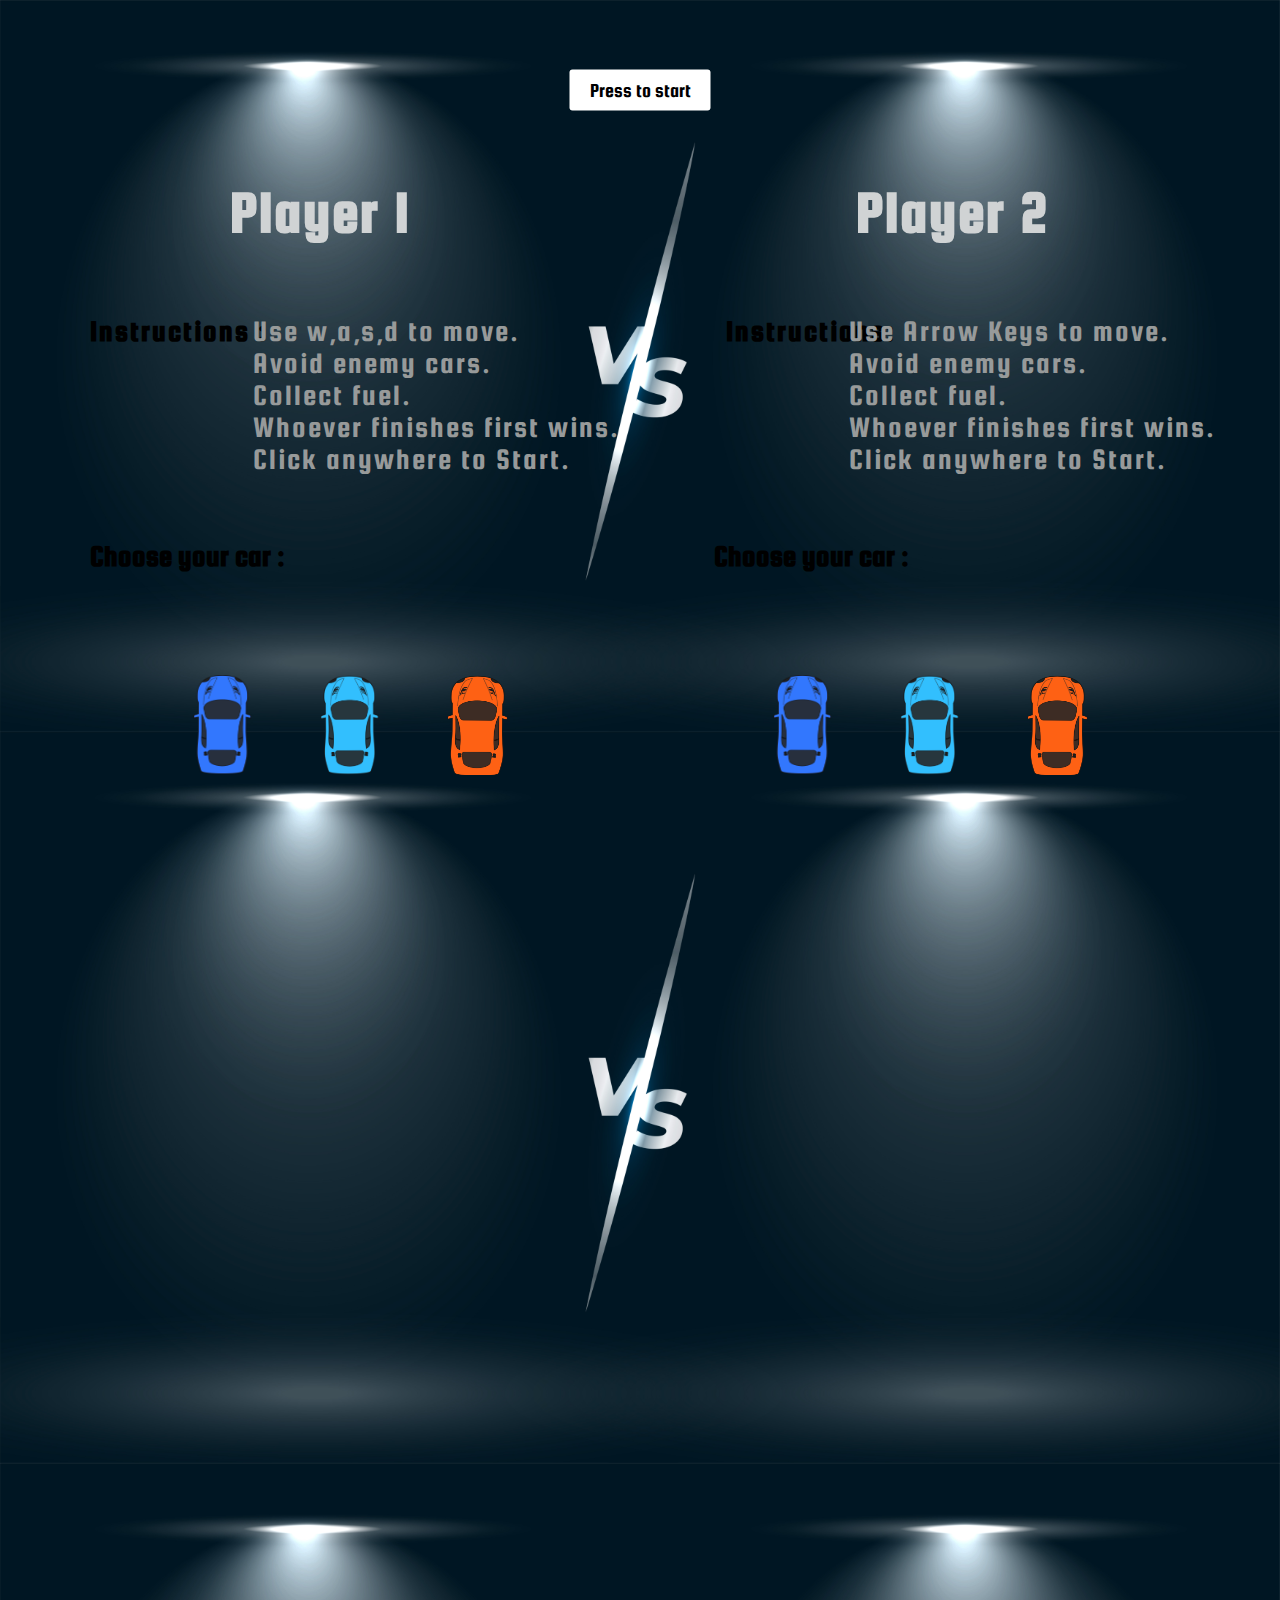
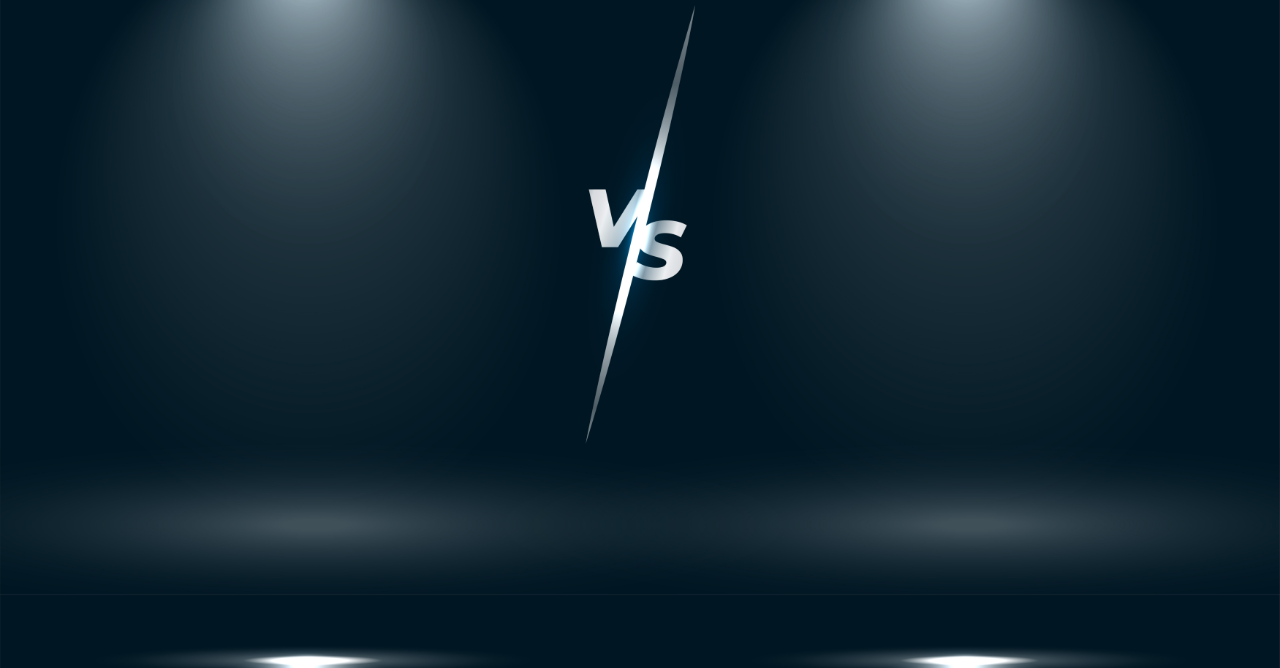
==== index.html @ 47210f5b "Added Game's menu" ====
<!DOCTYPE html>
<html>
  <head>
    <title>Car Clash..!</title>
    <link rel="icon" href="" />
    <link
      href="https://fonts.googleapis.com/css2?family=Squada+One&display=swap"
      rel="stylesheet"
    />
    <link rel="stylesheet" type="text/css" href="./css/style.css" />
  </head>
  <body>
    <div class="startScreen">
      <div class="Player1">
        <h1>Player 1</h1>
        <h3>Instructions :</h3>
        <p>
          &nbsp; Use w,a,s,d to move.<br />
          &nbsp; Avoid enemy cars.<br />
          &nbsp; Collect fuel.<br />
          &nbsp; Whoever finishes first wins.<br />
          &nbsp; Click anywhere to Start.
        </p>
        <h4 class="chooseCarLeft">Choose your car :</h4>
        <picture
          ><img src="./img/playercar-blue.png" class="carPlayer1Blue" />
        </picture>
        <picture
          ><img
            src="./img/playercar-lightblue.png"
            class="carPlayer1Lightblue"
          />
        </picture>
        <picture
          ><img src="./img/playercar-orange.png" class="carPlayer1Orange" />
        </picture>
      </div>
      <div class="Player2">
        <h1>Player 2</h1>
        <br /><br /><br /><br /><br /><br /><br /><br /><br /><br /><br /><br /><br /><br /><br /><br /><br /><br /><br /><br /><br /><br /><br /><br /><br /><br /><br /><br /><br /><br /><br /><br /><br /><br /><br /><br /><br /><br /><br /><br /><br /><br /><br /><br /><br /><br /><br /><br /><br /><br /><br /><br /><br /><br /><br /><br /><br /><br /><br /><br /><br /><br /><br /><br /><br /><br /><br /><br /><br /><br /><br /><br /><br /><br /><br /><br /><br /><br /><br /><br /><br /><br /><br /><br /><br /><br /><br /><br /><br /><br /><br /><br /><br /><br /><br /><br /><br /><br /><br /><br /><br /><br /><br /><br /><br /><br /><br /><br />
        <h3>Instructions:</h3>
        <p>
          &nbsp; Use Arrow Keys to move.<br />
          &nbsp; Avoid enemy cars.<br />
          &nbsp; Collect fuel.<br />
          &nbsp; Whoever finishes first wins.<br />
          &nbsp; Click anywhere to Start.
        </p>
        <h4 class="chooseCarRight">Choose your car :</h4>
        <picture
          ><img src="./img/playercar-blue.png" class="carPlayer2Blue" />
        </picture>
        <picture
          ><img
            src="./img/playercar-lightblue.png"
            class="carPlayer2Lightblue"
          />
        </picture>
        <picture
          ><img src="./img/playercar-orange.png" class="carPlayer2Orange" />
        </picture>
      </div>
      <p class="playerReady">Press to start</p>
    </div>
    <div class="gameArea hide">
      <div class="gameAreaLeft"></div>
      <div class="gameAreaRight"></div>

      <div class="playerStatsLeft">
        <progress class="fuelMeterLeft" value="100" max="100"></progress>
        <p class="fuelLabel">Player1's Fuel</p>
        <div class="distanceRemainingPlayer1">Distance:</div>
      </div>
      <div class="scorePlayer1">Score:</div>

      <div class="playerStatsRight">
        <progress class="fuelMeterRight" value="100" max="100"></progress>
        <p class="fuelLabel">Player2's Fuel</p>
        <div class="distanceRemainingPlayer2">Distance:</div>
      </div>
      <div class="scorePlayer1">Score:</div>
    </div>
    <script src="script.js"></script>
  </body>
</html>
---- css/style.css ----
* {
  margin: 0;
  padding: 0;
  box-sizing: border-box;
}
body {
  height: 100vh;
  overflow: hidden;
  font-family: "Squada One", cursive;
  font-size: 20px;
  background: url("../img/bg.png");
  background-size: 100% 100%;
}
.hide {
  display: none;
}
.playerStatsLeft {
  font-size: 20px;
  position: absolute;
  top: 180px;
  left: 20px;
}
.fuelMeterLeft {
  -webkit-appearance: none;
  width: 150px;
  height: 40px;
  border: 1px solid whitesmoke;
  transform: rotate(-90deg);
}
.fuelMeterLeft::-webkit-progress-bar {
  background: rgb(233, 226, 226);
}
.fuelMeterLeft::-webkit-progress-value {
  background: linear-gradient(to top, #00c6fb 0%, #005bea 100%);
}
.scorePlayer1 {
  /* font-size: 20px; */
  position: absolute;
  top: 10px;
  left: 5px;
}
.playerStatsRight {
  font-size: 20px;
  position: absolute;
  top: 90px;
  right: 20px;
}
.fuelMeterRight {
  -webkit-appearance: none;
  width: 150px;
  height: 40px;
  border: 1px solid whitesmoke;
  transform: rotate(-90deg);
}
.fuelMeterRight::-webkit-progress-bar {
  background: rgb(233, 226, 226);
}
.fuelMeterRight::-webkit-progress-value {
  background: linear-gradient(to top, #00c6fb 0%, #005bea 100%);
}
.fuelLabel {
  /* font-size: 15px; */
  transform: rotate(-90deg) translate(47px, -45px);
}
.scorePlayer2 {
  /* font-size: 20px; */
  position: absolute;
  top: 180px;
  right: 65px;
}
.roadLineLeft1 {
  height: 100px;
  width: 10px;
  background: white;
  position: absolute;
  left: 153px;
}
.roadLineLeft2 {
  height: 100px;
  width: 10px;
  background: white;
  position: absolute;
  right: 153px;
}
.roadLineRight1 {
  height: 100px;
  width: 10px;
  background: white;
  position: absolute;
  left: 153px;
}
.roadLineRight2 {
  height: 100px;
  width: 10px;
  background: white;
  position: absolute;
  right: 153px;
}
.startLineLeft {
  width: 100%;
  height: 35px;
  background: url(../img/linestart.png);
  background-repeat: no-repeat;
  background-size: 100% 100%;
  position: absolute;
  bottom: 120px;
}
.finishLineLeft {
  width: 100%;
  height: 35px;
  background: url(../img/linefinish.png);
  background-repeat: no-repeat;
  background-size: 100% 100%;
  position: absolute;
  top: -1000px; /*Change this value accordingly*/
}
.startLineRight {
  width: 100%;
  height: 35px;
  background: url("../img/linestart.png");
  background-repeat: no-repeat;
  background-size: 100%;
  position: absolute;
  bottom: 120px;
}
.finishLineRight {
  width: 100%;
  height: 35px;
  background: url("../img/linefinish.png");
  background-repeat: no-repeat;
  background-size: 100%;
  position: absolute;
  top: -500px; /*Change this value accordingly*/
}
.enemyLeft {
  position: absolute;
  width: 55px;
  height: 95px;
}
.enemyRight {
  position: absolute;
  width: 55px;
  height: 100px;
}
.carPlayer1 {
  width: 50px;
  height: 90px;
  position: absolute;
  left: 205px;
  bottom: 10px;
}
.carPlayer2 {
  width: 50px;
  height: 90px;
  position: absolute;
  left: 205px;
  bottom: 10px;
}
.gameAreaLeft {
  overflow: hidden;
  box-sizing: content-box;
  width: 460px;
  height: 100vh;
  background-color: #424242;
  border-left: 5px dashed grey;
  border-right: 5px dashed grey;
  position: absolute;
  left: 250px;
}
.gameAreaRight {
  overflow: hidden;
  box-sizing: content-box;
  width: 460px;
  height: 100vh;
  background-color: #424242;
  border-left: 5px dashed grey;
  border-right: 5px dashed grey;
  position: absolute;
  right: 250px;
}
.fuelLeft {
  width: 60px;
  height: 60px;
  background: url("../img/fuel.png");
  background-size: 100%;
  position: absolute;
}
.fuelRight {
  width: 60px;
  height: 60px;
  background: url("../img/fuel.png");
  background-size: 100%;
  position: absolute;
}
.distanceRemainingPlayer1 {
  font-size: 20px;
  position: absolute;
  top: 135px;
}
.distanceRemainingPlayer2 {
  font-size: 20px;
  position: absolute;
  top: 135px;
}
.startScreen {
  background: url("../img/startScreen.jpg");
  background-size: 100%;
}
.Player1 h1 {
  position: absolute;
  top: 20%;
  left: 18%;
  font-size: 300%;
  letter-spacing: 2px;
  color: #d0d3d4;
}
.Player1 h3 {
  position: absolute;
  top: 35%;
  left: 7%;
  font-size: 150%;
  letter-spacing: 2px;
}
.Player1 p {
  position: absolute;
  top: 35%;
  left: 18.5%;
  font-size: 150%;
  letter-spacing: 2px;
  color: #979a9a;
}
.chooseCarLeft {
  font-size: 150%;
  position: absolute;
  top: 60%;
  left: 7%;
}
.carPlayer1Blue {
  width: 60px;
  height: 100px;
  cursor: pointer;
  position: absolute;
  top: 75%;
  left: 15%;
  transition: transform 0.5s ease;
}
.carPlayer1Blue:hover {
  transform: scale(1.3);
}
.carPlayer1Lightblue {
  width: 60px;
  height: 100px;
  cursor: pointer;
  position: absolute;
  top: 75%;
  left: 25%;
  transition: transform 0.5s ease;
}
.carPlayer1Lightblue:hover {
  transform: scale(1.3);
}
.carPlayer1Orange {
  width: 60px;
  height: 100px;
  cursor: pointer;
  position: absolute;
  top: 75%;
  left: 35%;
  transition: transform 0.5s ease;
}
.carPlayer1Orange:hover {
  transform: scale(1.3);
}
.Player2 h1 {
  position: absolute;
  top: 20%;
  right: 18%;
  font-size: 300%;
  letter-spacing: 2px;
  color: #d0d3d4;
}
.Player2 h3 {
  position: absolute;
  top: 35%;
  right: 30%;
  font-size: 150%;
  letter-spacing: 2px;
}
.Player2 p {
  position: absolute;
  top: 35%;
  right: 5%;
  font-size: 150%;
  letter-spacing: 2px;
  color: #979a9a;
}
.chooseCarRight {
  font-size: 150%;
  position: absolute;
  top: 60%;
  right: 29%;
}
.carPlayer2Blue {
  width: 60px;
  height: 100px;
  cursor: pointer;
  position: absolute;
  top: 75%;
  right: 35%;
  transition: transform 0.5s ease;
}
.carPlayer2Blue:hover {
  transform: scale(1.3);
}
.carPlayer2Lightblue {
  width: 60px;
  height: 100px;
  cursor: pointer;
  position: absolute;
  top: 75%;
  right: 25%;
  transition: transform 0.5s ease;
}
.carPlayer2Lightblue:hover {
  transform: scale(1.3);
}
.carPlayer2Orange {
  width: 60px;
  height: 100px;
  cursor: pointer;
  position: absolute;
  top: 75%;
  right: 15%;
  transition: transform 0.5s ease;
}
.carPlayer2Orange:hover {
  transform: scale(1.3);
}
.playerReady {
  position: absolute;
  top: 10%;
  left: 50%;
  transform: translate(-50%, -50%);
  background: linear-gradient(90deg, white 50%, rgb(32, 31, 31) 50%);
  background-size: 201%;
  border-radius: 3px;
  padding: 10px 20px;
  transition: all 0.5s;
  cursor: pointer;
}
.playerReady:hover {
  background-position-x: 100%;
  color: white;
}
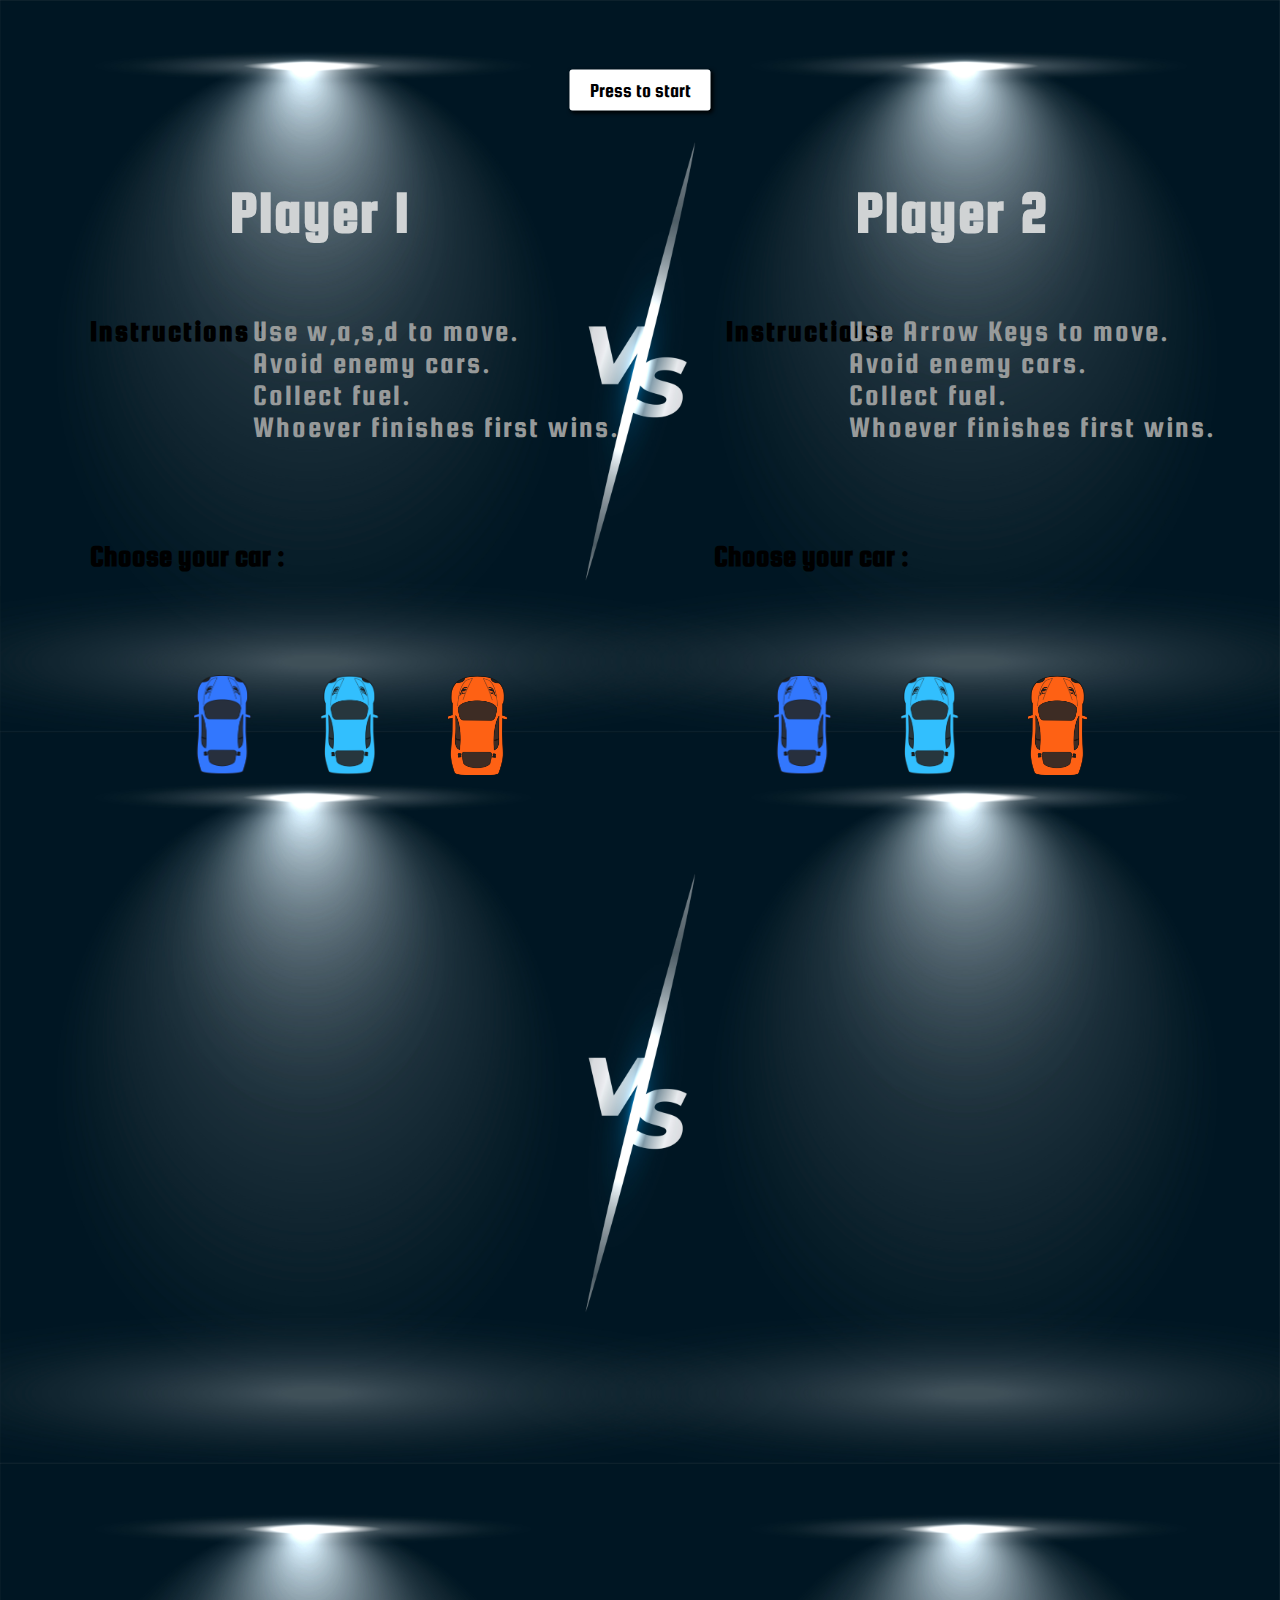
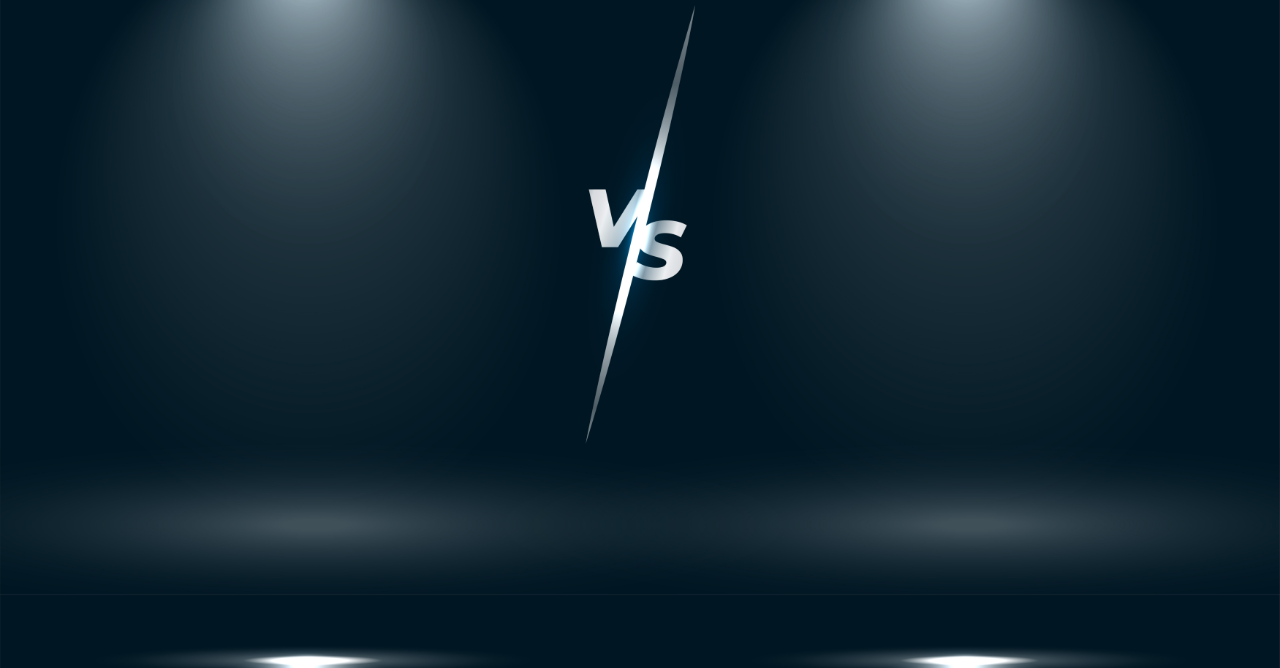
==== commit 7669ed6c: "Designed the player's stats window" ====
--- a/index.html
+++ b/index.html
@@ -2,7 +2,7 @@
 <html>
   <head>
     <title>Car Clash..!</title>
-    <link rel="icon" href="" />
+    <link rel="icon" href="./img/icons8-car-fire-50.png" />
     <link
       href="https://fonts.googleapis.com/css2?family=Squada+One&display=swap"
       rel="stylesheet"
@@ -19,7 +19,6 @@
           &nbsp; Avoid enemy cars.<br />
           &nbsp; Collect fuel.<br />
           &nbsp; Whoever finishes first wins.<br />
-          &nbsp; Click anywhere to Start.
         </p>
         <h4 class="chooseCarLeft">Choose your car :</h4>
         <picture
@@ -44,7 +43,6 @@
           &nbsp; Avoid enemy cars.<br />
           &nbsp; Collect fuel.<br />
           &nbsp; Whoever finishes first wins.<br />
-          &nbsp; Click anywhere to Start.
         </p>
         <h4 class="chooseCarRight">Choose your car :</h4>
         <picture
@@ -68,17 +66,17 @@
 
       <div class="playerStatsLeft">
         <progress class="fuelMeterLeft" value="100" max="100"></progress>
-        <p class="fuelLabel">Player1's Fuel</p>
+        <p class="fuelLabel">Player 1's Fuel</p>
         <div class="distanceRemainingPlayer1">Distance:</div>
       </div>
       <div class="scorePlayer1">Score:</div>
 
       <div class="playerStatsRight">
         <progress class="fuelMeterRight" value="100" max="100"></progress>
-        <p class="fuelLabel">Player2's Fuel</p>
+        <p class="fuelLabel">Player 2's Fuel</p>
         <div class="distanceRemainingPlayer2">Distance:</div>
       </div>
-      <div class="scorePlayer1">Score:</div>
+      <div class="scorePlayer2">Score:</div>
     </div>
     <script src="script.js"></script>
   </body>
--- a/css/style.css
+++ b/css/style.css
@@ -17,56 +17,102 @@
 .playerStatsLeft {
   font-size: 20px;
   position: absolute;
-  top: 180px;
-  left: 20px;
+  top: 170px;
+  left: 60px;
 }
 .fuelMeterLeft {
   -webkit-appearance: none;
   width: 150px;
   height: 40px;
-  border: 1px solid whitesmoke;
+  border: 1px solid rgb(92, 86, 86);
   transform: rotate(-90deg);
 }
 .fuelMeterLeft::-webkit-progress-bar {
   background: rgb(233, 226, 226);
 }
 .fuelMeterLeft::-webkit-progress-value {
-  background: linear-gradient(to top, #00c6fb 0%, #005bea 100%);
+  background: linear-gradient(to bottom, #323232 0%, #3f3f3f 40%, #1c1c1c 150%),
+    linear-gradient(
+      to top,
+      rgba(255, 255, 255, 0.4) 0%,
+      rgba(0, 0, 0, 0.25) 200%
+    );
+  background-blend-mode: multiply;
+}
+.distanceRemainingPlayer1 {
+  font-size: 20px;
+  position: absolute;
+  top: 135px;
+  left: -40px;
+  width: 200px;
+  background-color: palegreen;
+  padding: 10px 20px;
+  clip-path: polygon(0 0, 100% 0, 92% 50%, 100% 100%, 0 100%);
 }
 .scorePlayer1 {
-  /* font-size: 20px; */
-  position: absolute;
-  top: 10px;
-  left: 5px;
+  font-size: 20px;
+  position: absolute;
+  top: 25px;
+  left: 20px;
+  padding: 10px 20px;
+  width: 200px;
+  text-align: center;
+  background-color: palegreen;
+  clip-path: polygon(0 0, 100% 0, 92% 50%, 100% 100%, 0 100%);
 }
 .playerStatsRight {
   font-size: 20px;
   position: absolute;
-  top: 90px;
-  right: 20px;
+  top: 170px;
+  right: 26px;
 }
 .fuelMeterRight {
   -webkit-appearance: none;
   width: 150px;
   height: 40px;
-  border: 1px solid whitesmoke;
+  border: 1px solid rgb(92, 86, 86);
   transform: rotate(-90deg);
 }
 .fuelMeterRight::-webkit-progress-bar {
   background: rgb(233, 226, 226);
 }
 .fuelMeterRight::-webkit-progress-value {
-  background: linear-gradient(to top, #00c6fb 0%, #005bea 100%);
+  background: linear-gradient(to bottom, #323232 0%, #3f3f3f 40%, #1c1c1c 150%),
+    linear-gradient(
+      to top,
+      rgba(255, 255, 255, 0.4) 0%,
+      rgba(0, 0, 0, 0.25) 200%
+    );
+  background-blend-mode: multiply;
+}
+.distanceRemainingPlayer2 {
+  font-size: 20px;
+  position: absolute;
+  top: 135px;
+  right: 0px;
+  width: 200px;
+  background-color: palegreen;
+  padding: 10px 20px;
+  clip-path: polygon(0 0, 100% 0, 92% 50%, 100% 100%, 0 100%);
 }
 .fuelLabel {
-  /* font-size: 15px; */
-  transform: rotate(-90deg) translate(47px, -45px);
+  text-align: center;
+  font-size: 21px;
+  padding: 5px 8px;
+  background-color: palegreen;
+  clip-path: polygon(0 0, 100% 0, 97% 50%, 100% 100%, 0 100%, 3% 50%);
+  transform: rotate(-90deg) translate(37px, -55px);
 }
 .scorePlayer2 {
-  /* font-size: 20px; */
-  position: absolute;
-  top: 180px;
-  right: 65px;
+  font-size: 20px;
+  position: absolute;
+  top: 25px;
+  right: 23px;
+  padding: 10px 20px;
+  width: 200px;
+  text-align: center;
+  background-color: palegreen;
+  clip-path: polygon(0 0, 100% 0, 92% 50%, 100% 100%, 0 100%);
 }
 .roadLineLeft1 {
   height: 100px;
@@ -99,7 +145,7 @@
 .startLineLeft {
   width: 100%;
   height: 35px;
-  background: url(../img/linestart.png);
+  background: url("../img/linestart.png");
   background-repeat: no-repeat;
   background-size: 100% 100%;
   position: absolute;
@@ -108,7 +154,7 @@
 .finishLineLeft {
   width: 100%;
   height: 35px;
-  background: url(../img/linefinish.png);
+  background: url("../img/linefinish.png");
   background-repeat: no-repeat;
   background-size: 100% 100%;
   position: absolute;
@@ -192,16 +238,6 @@
   background-size: 100%;
   position: absolute;
 }
-.distanceRemainingPlayer1 {
-  font-size: 20px;
-  position: absolute;
-  top: 135px;
-}
-.distanceRemainingPlayer2 {
-  font-size: 20px;
-  position: absolute;
-  top: 135px;
-}
 .startScreen {
   background: url("../img/startScreen.jpg");
   background-size: 100%;
@@ -345,7 +381,8 @@
   background-size: 201%;
   border-radius: 3px;
   padding: 10px 20px;
-  transition: all 0.5s;
+  box-shadow: 2px 2px 4px black;
+  transition: all 0.3s;
   cursor: pointer;
 }
 .playerReady:hover {
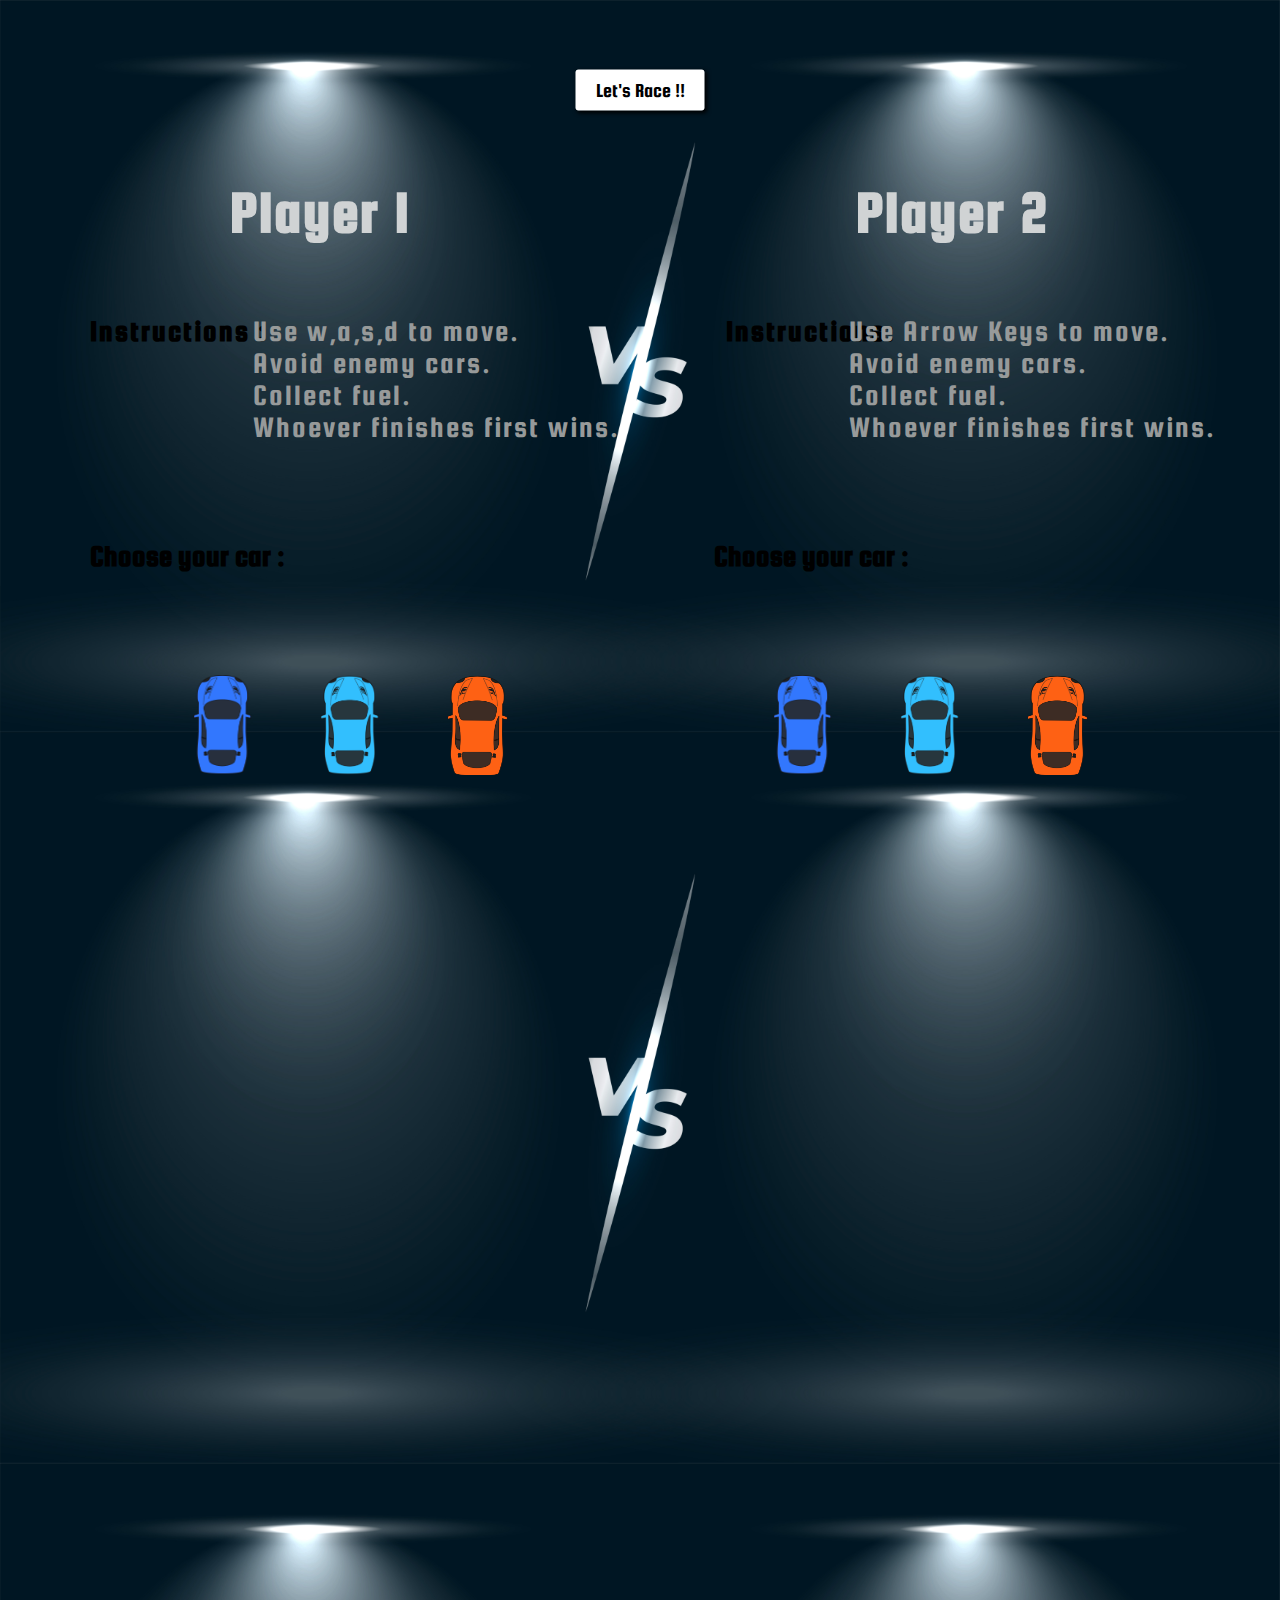
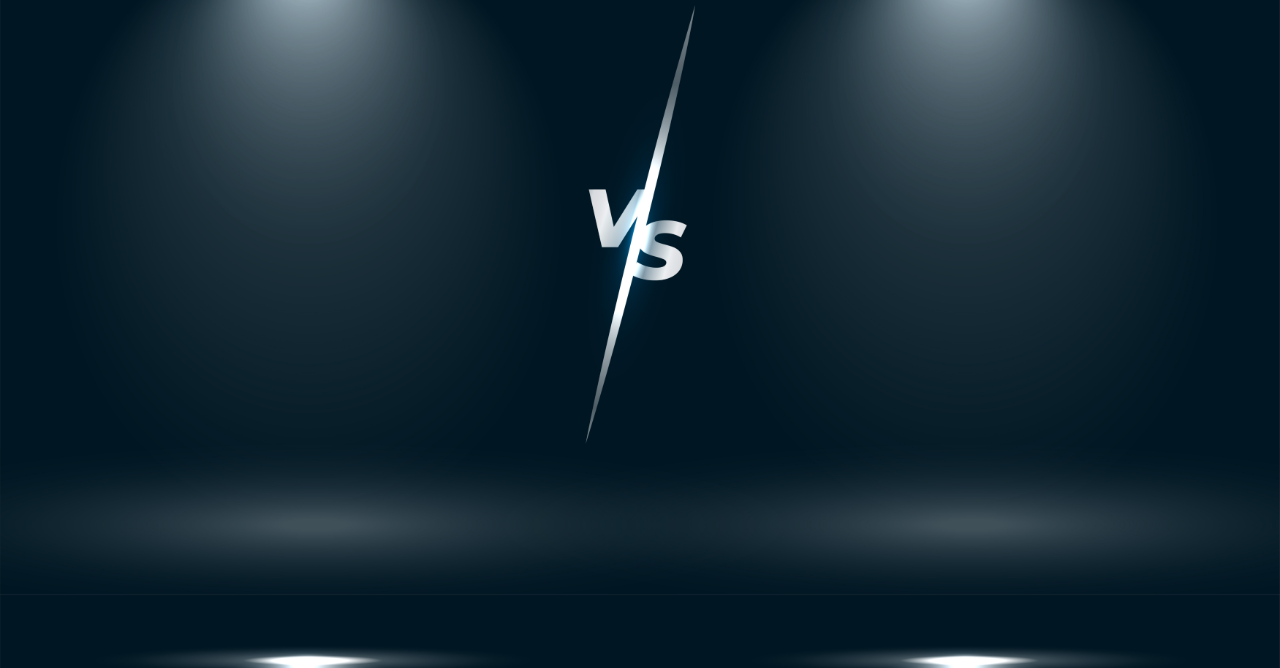
==== commit 08e0c58f: "Functionality improved" ====
--- a/index.html
+++ b/index.html
@@ -58,7 +58,7 @@
           ><img src="./img/playercar-orange.png" class="carPlayer2Orange" />
         </picture>
       </div>
-      <p class="playerReady">Press to start</p>
+      <p class="playerReady">Let's Race !!</p>
     </div>
     <div class="gameArea hide">
       <div class="gameAreaLeft"></div>
@@ -68,6 +68,9 @@
         <progress class="fuelMeterLeft" value="100" max="100"></progress>
         <p class="fuelLabel">Player 1's Fuel</p>
         <div class="distanceRemainingPlayer1">Distance:</div>
+        <img src="./img/life.png" class="life1Left">
+        <img src="./img/life.png" class="life2Left">
+        <img src="./img/life.png" class="life3Left">
       </div>
       <div class="scorePlayer1">Score:</div>
 
@@ -75,6 +78,9 @@
         <progress class="fuelMeterRight" value="100" max="100"></progress>
         <p class="fuelLabel">Player 2's Fuel</p>
         <div class="distanceRemainingPlayer2">Distance:</div>
+        <img src="./img/life.png" class="life1Right">
+        <img src="./img/life.png" class="life2Right">
+        <img src="./img/life.png" class="life3Right">
       </div>
       <div class="scorePlayer2">Score:</div>
     </div>
--- a/css/style.css
+++ b/css/style.css
@@ -8,7 +8,7 @@
   overflow: hidden;
   font-family: "Squada One", cursive;
   font-size: 20px;
-  background: url("../img/bg.png");
+  background: url("../img/bg2.png");
   background-size: 100% 100%;
 }
 .hide {
@@ -60,6 +60,21 @@
   background-color: palegreen;
   clip-path: polygon(0 0, 100% 0, 92% 50%, 100% 100%, 0 100%);
 }
+.life1Left{
+  position: absolute;
+  top: 220px;
+  left: 89px;
+}
+.life2Left{
+  position: absolute;
+  top: 220px;
+  left: 45px;
+}
+.life3Left{
+  position: absolute;
+  top: 220px;
+  left: 1px;
+}
 .playerStatsRight {
   font-size: 20px;
   position: absolute;
@@ -113,6 +128,21 @@
   text-align: center;
   background-color: palegreen;
   clip-path: polygon(0 0, 100% 0, 92% 50%, 100% 100%, 0 100%);
+}
+.life1Right{
+  position: absolute;
+  top: 220px;
+  right: 114px;
+}
+.life2Right{
+  position: absolute;
+  top: 220px;
+  right: 70px;
+}
+.life3Right{
+  position: absolute;
+  top: 220px;
+  right: 26px;
 }
 .roadLineLeft1 {
   height: 100px;
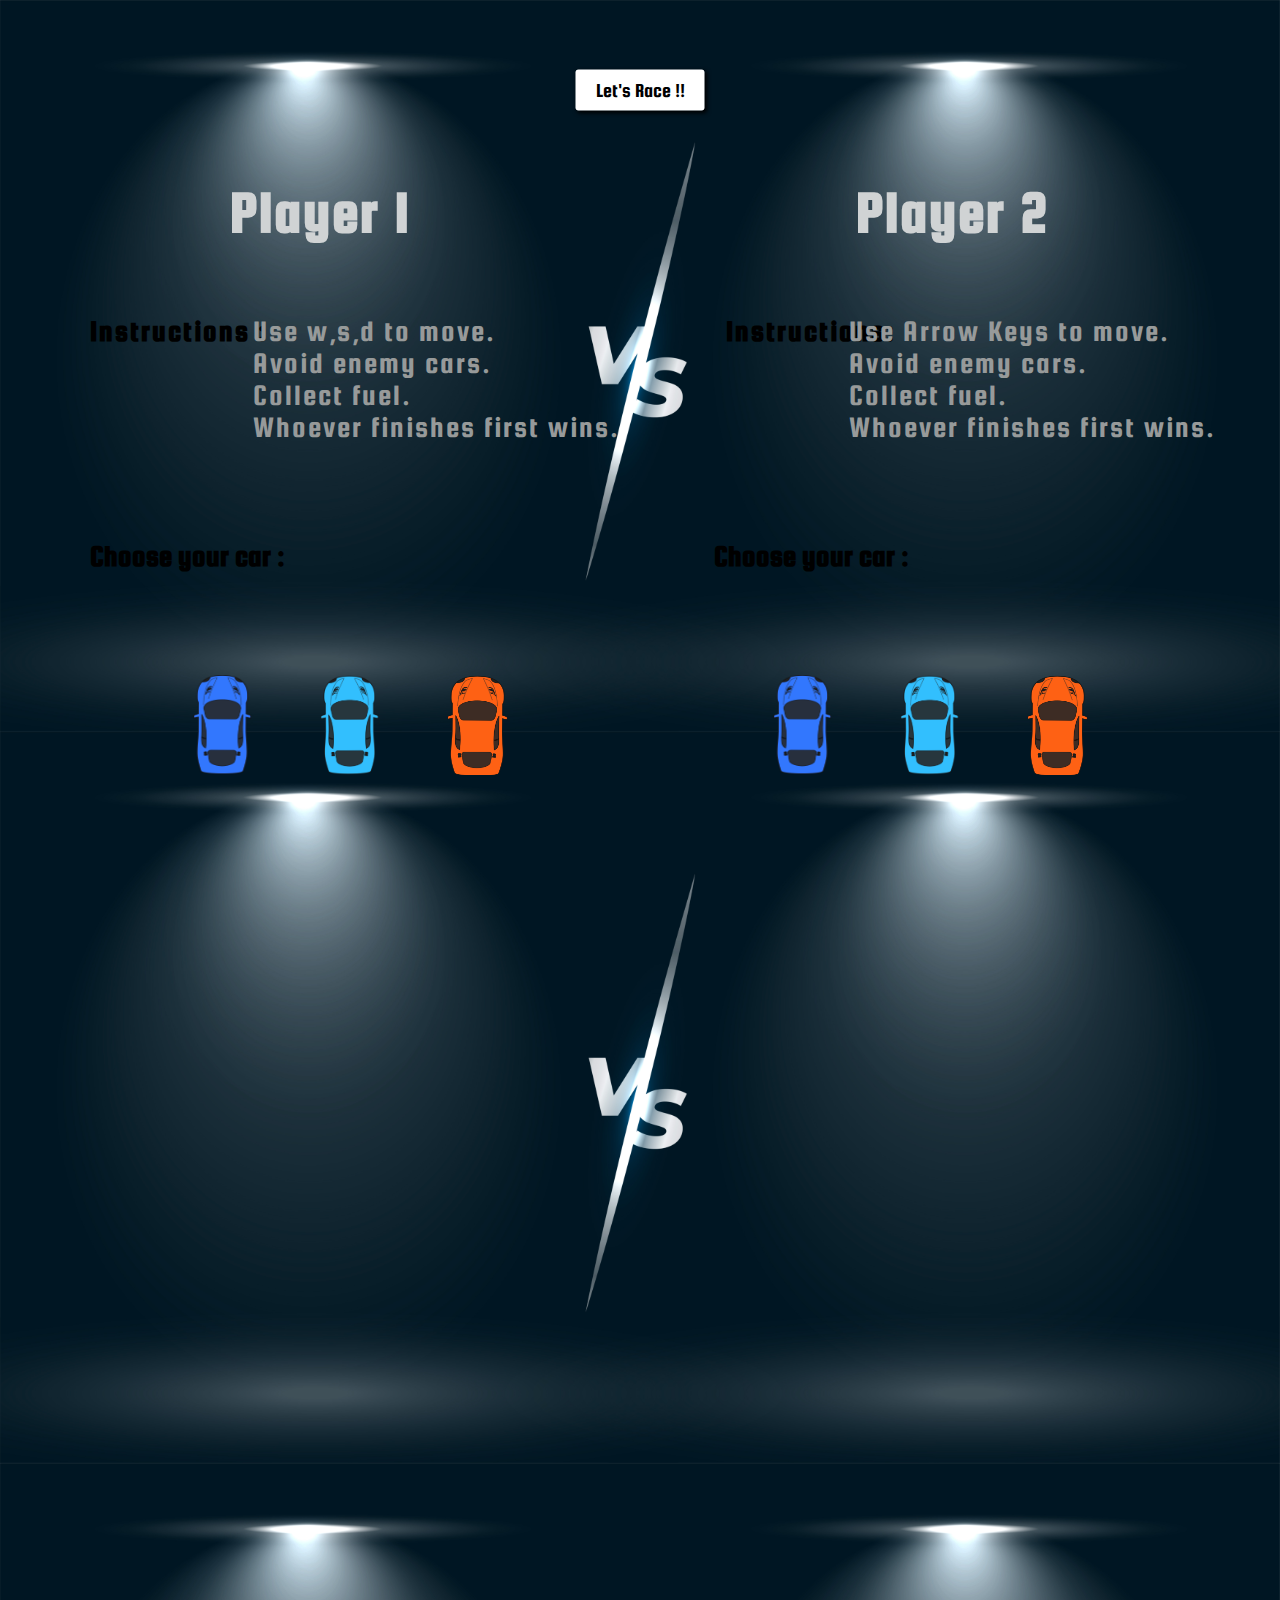
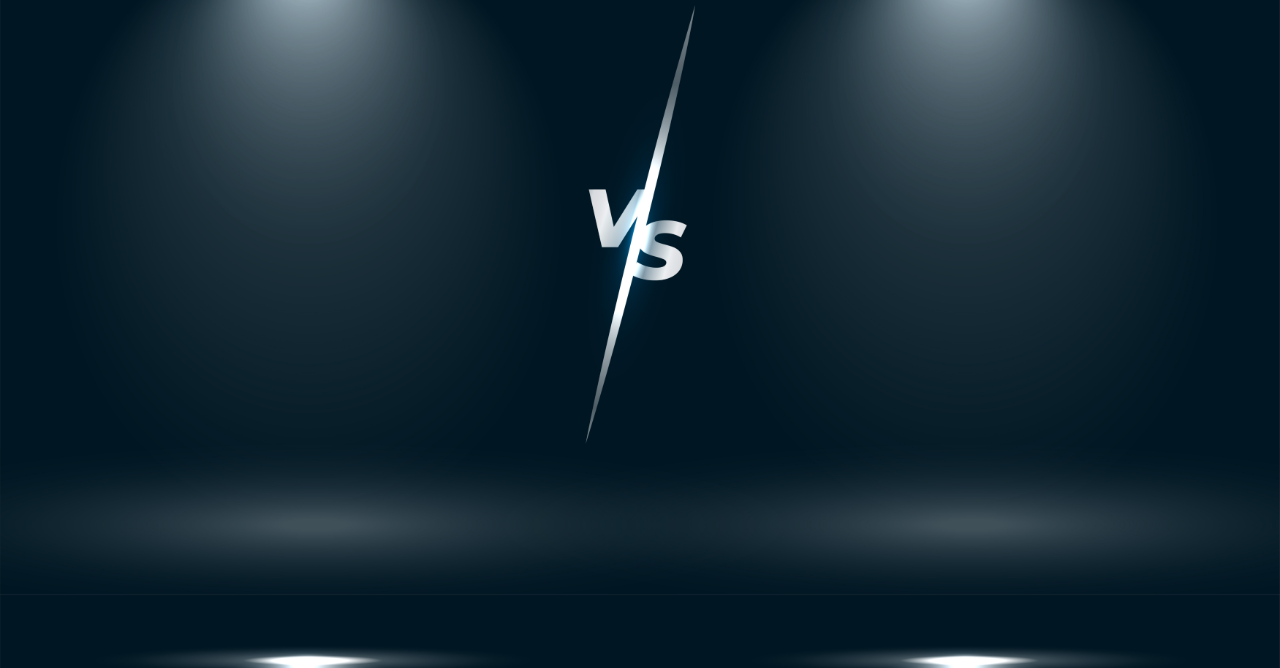
==== commit da4e884d: "Improved score mechanism" ====
--- a/index.html
+++ b/index.html
@@ -15,7 +15,7 @@
         <h1>Player 1</h1>
         <h3>Instructions :</h3>
         <p>
-          &nbsp; Use w,a,s,d to move.<br />
+          &nbsp; Use w,s,d to move.<br />
           &nbsp; Avoid enemy cars.<br />
           &nbsp; Collect fuel.<br />
           &nbsp; Whoever finishes first wins.<br />
@@ -34,6 +34,7 @@
           ><img src="./img/playercar-orange.png" class="carPlayer1Orange" />
         </picture>
       </div>
+
       <div class="Player2">
         <h1>Player 2</h1>
         <br /><br /><br /><br /><br /><br /><br /><br /><br /><br /><br /><br /><br /><br /><br /><br /><br /><br /><br /><br /><br /><br /><br /><br /><br /><br /><br /><br /><br /><br /><br /><br /><br /><br /><br /><br /><br /><br /><br /><br /><br /><br /><br /><br /><br /><br /><br /><br /><br /><br /><br /><br /><br /><br /><br /><br /><br /><br /><br /><br /><br /><br /><br /><br /><br /><br /><br /><br /><br /><br /><br /><br /><br /><br /><br /><br /><br /><br /><br /><br /><br /><br /><br /><br /><br /><br /><br /><br /><br /><br /><br /><br /><br /><br /><br /><br /><br /><br /><br /><br /><br /><br /><br /><br /><br /><br /><br /><br />
@@ -45,11 +46,11 @@
           &nbsp; Whoever finishes first wins.<br />
         </p>
         <h4 class="chooseCarRight">Choose your car :</h4>
-        <picture
-          ><img src="./img/playercar-blue.png" class="carPlayer2Blue" />
+        <picture>
+          <img src="./img/playercar-blue.png" class="carPlayer2Blue" />
         </picture>
-        <picture
-          ><img
+        <picture>
+          <img
             src="./img/playercar-lightblue.png"
             class="carPlayer2Lightblue"
           />
@@ -60,6 +61,7 @@
       </div>
       <p class="playerReady">Let's Race !!</p>
     </div>
+
     <div class="gameArea hide">
       <div class="gameAreaLeft"></div>
       <div class="gameAreaRight"></div>
@@ -68,9 +70,6 @@
         <progress class="fuelMeterLeft" value="100" max="100"></progress>
         <p class="fuelLabel">Player 1's Fuel</p>
         <div class="distanceRemainingPlayer1">Distance:</div>
-        <img src="./img/life.png" class="life1Left">
-        <img src="./img/life.png" class="life2Left">
-        <img src="./img/life.png" class="life3Left">
       </div>
       <div class="scorePlayer1">Score:</div>
 
@@ -78,12 +77,31 @@
         <progress class="fuelMeterRight" value="100" max="100"></progress>
         <p class="fuelLabel">Player 2's Fuel</p>
         <div class="distanceRemainingPlayer2">Distance:</div>
-        <img src="./img/life.png" class="life1Right">
-        <img src="./img/life.png" class="life2Right">
-        <img src="./img/life.png" class="life3Right">
       </div>
       <div class="scorePlayer2">Score:</div>
     </div>
-    <script src="script.js"></script>
+
+    <div class="raceResult hide"></div>
+
+    <div class="endScreen hide">
+      <h3 class="title">Car Clash..!</h3>
+      <div class="player1Scorecard">
+        <h3 class="player">Player 1</h3>
+        <p class="laptimePlayer1"></p>
+        <p class="fuelcollectedPlayer1"></p>
+        <p class="carCollisionPlayer1"></p>
+        <p class="totalPlayer1"></p>
+      </div>
+      <div class="player2Scorecard">
+        <h3 class="player">Player 2</h3>
+        <p class="laptimePlayer2"></p>
+        <p class="fuelcollectedPlayer2"></p>
+        <p class="carCollisionPlayer2"></p>
+        <p class="totalPlayer2"></p>
+      </div>
+      <h2 class="result"></h2>
+      <h2 class="restart">Restart</h2>
+    </div>
+    <script src="./script.js"></script>
   </body>
 </html>
--- a/css/style.css
+++ b/css/style.css
@@ -60,17 +60,17 @@
   background-color: palegreen;
   clip-path: polygon(0 0, 100% 0, 92% 50%, 100% 100%, 0 100%);
 }
-.life1Left{
+.life1Left {
   position: absolute;
   top: 220px;
   left: 89px;
 }
-.life2Left{
+.life2Left {
   position: absolute;
   top: 220px;
   left: 45px;
 }
-.life3Left{
+.life3Left {
   position: absolute;
   top: 220px;
   left: 1px;
@@ -129,17 +129,17 @@
   background-color: palegreen;
   clip-path: polygon(0 0, 100% 0, 92% 50%, 100% 100%, 0 100%);
 }
-.life1Right{
+.life1Right {
   position: absolute;
   top: 220px;
   right: 114px;
 }
-.life2Right{
+.life2Right {
   position: absolute;
   top: 220px;
   right: 70px;
 }
-.life3Right{
+.life3Right {
   position: absolute;
   top: 220px;
   right: 26px;
@@ -179,7 +179,7 @@
   background-repeat: no-repeat;
   background-size: 100% 100%;
   position: absolute;
-  bottom: 120px;
+  bottom: 140px;
 }
 .finishLineLeft {
   width: 100%;
@@ -188,7 +188,7 @@
   background-repeat: no-repeat;
   background-size: 100% 100%;
   position: absolute;
-  top: -1000px; /*Change this value accordingly*/
+  top: -10000px; /*Change this value accordingly*/
 }
 .startLineRight {
   width: 100%;
@@ -197,7 +197,7 @@
   background-repeat: no-repeat;
   background-size: 100%;
   position: absolute;
-  bottom: 120px;
+  bottom: 140px;
 }
 .finishLineRight {
   width: 100%;
@@ -206,7 +206,7 @@
   background-repeat: no-repeat;
   background-size: 100%;
   position: absolute;
-  top: -500px; /*Change this value accordingly*/
+  top: -10000px; /*Change this value accordingly*/
 }
 .enemyLeft {
   position: absolute;
@@ -223,14 +223,14 @@
   height: 90px;
   position: absolute;
   left: 205px;
-  bottom: 10px;
+  bottom: 20px;
 }
 .carPlayer2 {
   width: 50px;
   height: 90px;
   position: absolute;
   left: 205px;
-  bottom: 10px;
+  bottom: 20px;
 }
 .gameAreaLeft {
   overflow: hidden;
@@ -258,14 +258,14 @@
   width: 60px;
   height: 60px;
   background: url("../img/fuel.png");
-  background-size: 100%;
+  background-size: 100% 100%;
   position: absolute;
 }
 .fuelRight {
   width: 60px;
   height: 60px;
   background: url("../img/fuel.png");
-  background-size: 100%;
+  background-size: 100% 100%;
   position: absolute;
 }
 .startScreen {
@@ -419,3 +419,106 @@
   background-position-x: 100%;
   color: white;
 }
+.raceResult {
+  color: white;
+  width: 500px;
+  line-height: 90px;
+  font-size: 20px;
+  position: absolute;
+  top: 50%;
+  left: 50%;
+  transform: translate(-50%, -50%);
+  background-color: rgb(31, 28, 28);
+  text-align: center;
+  border-radius: 20px;
+  cursor: pointer;
+  box-shadow: 1px 1px 2px white, -4px -4px 2px white;
+}
+.endScreen {
+  height: 100vh;
+  background-color: black;
+  position: relative;
+  font-size: 28px;
+}
+.title {
+  font-size: 50px;
+  background: palegreen;
+  text-align: center;
+  padding: 5px 15px;
+  position: absolute;
+  top: 12%;
+  left: 50%;
+  transform: translate(-50%, -50%);
+  border-radius: 5px;
+  border-bottom: 3px solid grey;
+}
+.player {
+  font-size: 40px;
+  border-bottom: 2px solid white;
+  padding-bottom: 10px;
+}
+.player1Scorecard {
+  position: absolute;
+  top: 30%;
+  left: 25%;
+  text-align: center;
+  color: white;
+}
+.laptimePlayer1 {
+  margin-top: 10px;
+}
+.fuelcollectedPlayer1 {
+  margin-top: 10px;
+}
+.carCollisionPlayer1 {
+  margin-top: 10px;
+}
+.totalPlayer1 {
+  margin-top: 10px;
+  color: palegreen;
+}
+.player2Scorecard {
+  position: absolute;
+  top: 30%;
+  right: 20%;
+  text-align: center;
+  color: white;
+}
+.laptimePlayer2 {
+  margin-top: 10px;
+}
+.fuelcollectedPlayer2 {
+  margin-top: 10px;
+}
+.carCollisionPlayer2 {
+  margin-top: 10px;
+}
+.totalPlayer2 {
+  margin-top: 10px;
+  color: palegreen;
+}
+.result {
+  position: absolute;
+  top: 75%;
+  left: 50%;
+  transform: translate(-50%, -50%);
+  background-color: palegreen;
+  padding: 10px 40px;
+  clip-path: polygon(0 0, 100% 0, 92% 50%, 100% 100%, 0 100%, 8% 50%);
+}
+.restart {
+  position: absolute;
+  top: 91%;
+  left: 50%;
+  transform: translate(-50%, -50%);
+  padding: 5px 15px;
+  color: white;
+  border-bottom: 2px solid palegreen;
+  border-radius: 5px;
+  transition: all 0.3s ease-in-out;
+}
+.restart:hover {
+  background-color: palegreen;
+  color: black;
+  cursor: pointer;
+}
